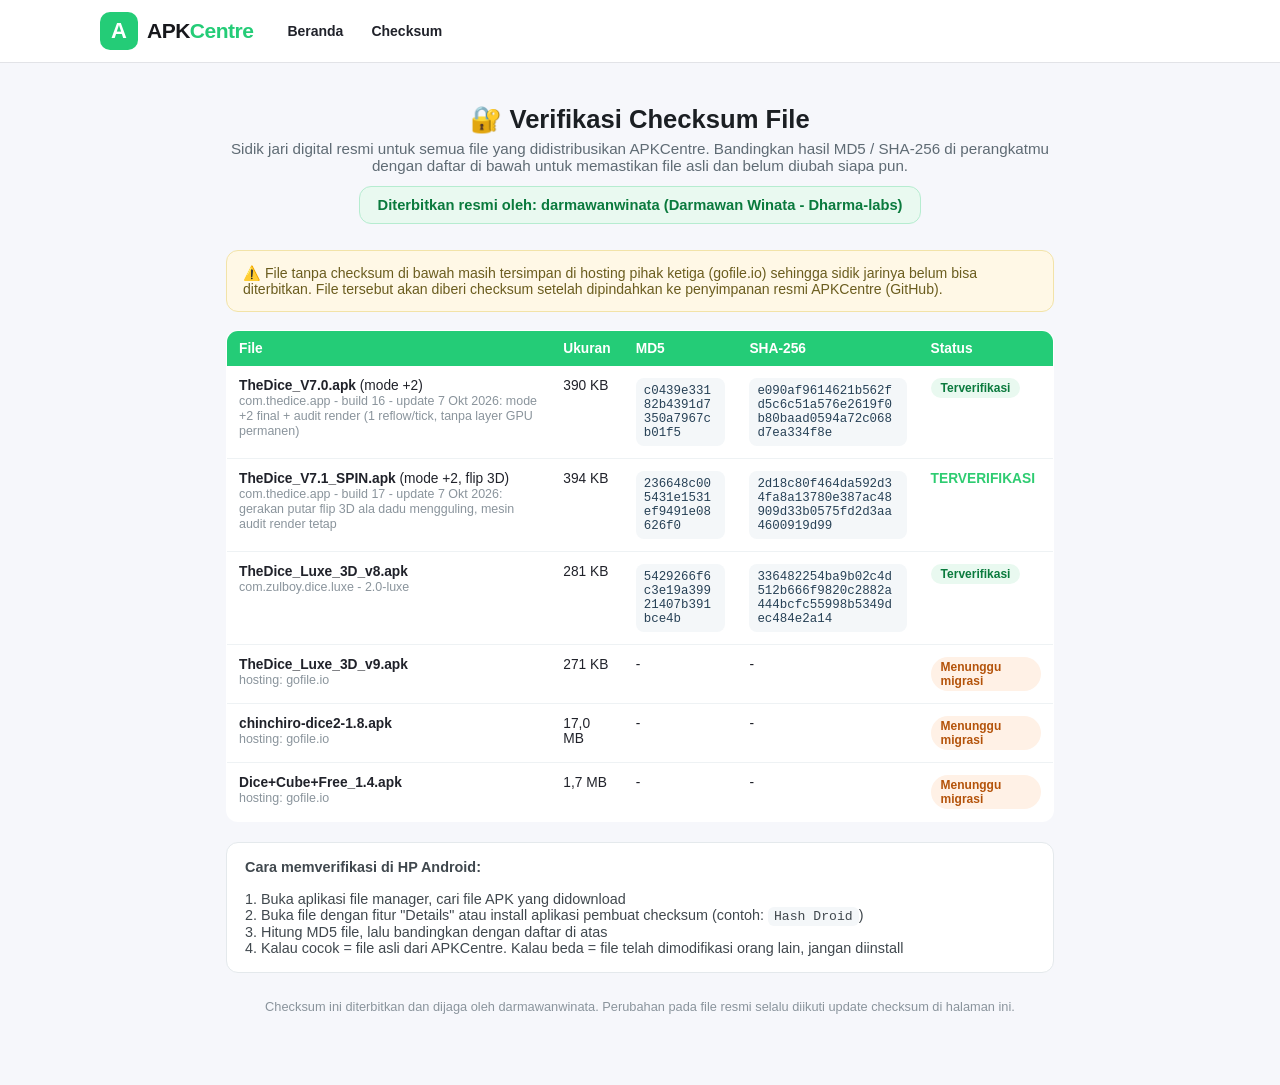
==== checksum.html @ 0001182f "checksum: TheDice V7.1 SPIN (flip 3D)" ====
<!DOCTYPE html>
<html lang="id">
<head>
<meta charset="UTF-8">
<meta name="viewport" content="width=device-width, initial-scale=1.0">
<title>Verifikasi Checksum - APKCentre</title>
<link rel="stylesheet" href="style.css">
<style>
  .cs-page{max-width:860px;margin:0 auto;padding:24px 16px 60px}
  .cs-head{text-align:center;margin:18px 0 26px}
  .cs-head h1{font-size:1.6rem;color:#1b1f23;margin-bottom:6px}
  .cs-head .cs-sub{color:#5f6b74;font-size:.95rem}
  .cs-issuer{display:inline-block;margin-top:12px;padding:10px 18px;background:#e9f9f0;border:1px solid #b6ecd0;border-radius:12px;color:#0a7a3d;font-weight:600;font-size:.92rem}
  .cs-note{background:#fff8e6;border:1px solid #f2e3a8;border-radius:12px;padding:14px 16px;font-size:.88rem;color:#6b5d1f;margin:18px 0}
  .cs-table{width:100%;border-collapse:collapse;background:#fff;border:1px solid #e4e9ec;border-radius:12px;overflow:hidden;font-size:.86rem}
  .cs-table th{background:#24cc77;color:#fff;text-align:left;padding:10px 12px;font-weight:600}
  .cs-table td{padding:12px;border-bottom:1px solid #eef2f4;vertical-align:top}
  .cs-table tr:last-child td{border-bottom:none}
  .cs-hash{font-family:monospace;font-size:.78rem;word-break:break-all;color:#274156;background:#f4f7f9;padding:6px 8px;border-radius:8px;display:inline-block}
  .cs-badge-ok{display:inline-block;background:#e9f9f0;color:#0a7a3d;border-radius:20px;padding:3px 10px;font-size:.75rem;font-weight:600}
  .cs-badge-wait{display:inline-block;background:#fff1e6;color:#b4530a;border-radius:20px;padding:3px 10px;font-size:.75rem;font-weight:600}
  .cs-foot{margin-top:26px;text-align:center;color:#8a949c;font-size:.8rem}
  .cs-how{background:#fff;border:1px solid #e4e9ec;border-radius:12px;padding:16px 18px;margin:20px 0;font-size:.9rem;color:#40484e}
  .cs-how code{background:#f4f7f9;border-radius:6px;padding:2px 6px;font-size:.82rem}
</style>
</head>
<body>
<header class="site-header">
  <div class="header-inner">
    <a class="logo" href="index.html"><span class="logo-mark">A</span><span class="logo-text">APK<em>Centre</em></span></a>
    <nav class="main-nav">
      <a href="index.html" class="nav-link">Beranda</a>
      <a href="#daftar" class="nav-link">Checksum</a>
    </nav>
  </div>
</header>

<div class="cs-page" id="daftar">
  <div class="cs-head">
    <h1>🔐 Verifikasi Checksum File</h1>
    <p class="cs-sub">Sidik jari digital resmi untuk semua file yang didistribusikan APKCentre. Bandingkan hasil MD5 / SHA-256 di perangkatmu dengan daftar di bawah untuk memastikan file asli dan belum diubah siapa pun.</p>
    <div class="cs-issuer">Diterbitkan resmi oleh: darmawanwinata (Darmawan Winata - Dharma-labs)</div>
  </div>

  <div class="cs-note">
    ⚠️ File tanpa checksum di bawah masih tersimpan di hosting pihak ketiga (gofile.io) sehingga sidik jarinya belum bisa diterbitkan. File tersebut akan diberi checksum setelah dipindahkan ke penyimpanan resmi APKCentre (GitHub).
  </div>

  <table class="cs-table">
    <tr><th>File</th><th>Ukuran</th><th>MD5</th><th>SHA-256</th><th>Status</th></tr>
    <tr>
      <td><b>TheDice_V7.0.apk</b> (mode +2)<br><span style="color:#8a949c;font-size:.78rem">com.thedice.app - build 16 - update 7 Okt 2026: mode +2 final + audit render (1 reflow/tick, tanpa layer GPU permanen)</span></td>
      <td>390 KB</td>
      <td><span class="cs-hash">c0439e33182b4391d7350a7967cb01f5</span></td>
      <td><span class="cs-hash">e090af9614621b562fd5c6c51a576e2619f0b80baad0594a72c068d7ea334f8e</span></td>
      <td><span class="cs-badge-ok">Terverifikasi</span></td>
    </tr>
    <tr>
    <tr>
      <td><b>TheDice_V7.1_SPIN.apk</b> (mode +2, flip 3D)<br><span style="color:#8a949c;font-size:.78rem">com.thedice.app - build 17 - update 7 Okt 2026: gerakan putar flip 3D ala dadu mengguling, mesin audit render tetap</span></td>
      <td>394 KB</td>
      <td><span class="cs-hash">236648c005431e1531ef9491e08626f0</span></td>
      <td><span class="cs-hash">2d18c80f464da592d34fa8a13780e387ac48909d33b0575fd2d3aa4600919d99</span></td>
      <td><b style="color:#2ecc71">TERVERIFIKASI</b></td>
    </tr>
    <tr>
      <td><b>TheDice_Luxe_3D_v8.apk</b><br><span style="color:#8a949c;font-size:.78rem">com.zulboy.dice.luxe - 2.0-luxe</span></td>
      <td>281 KB</td>
      <td><span class="cs-hash">5429266f6c3e19a39921407b391bce4b</span></td>
      <td><span class="cs-hash">336482254ba9b02c4d512b666f9820c2882a444bcfc55998b5349dec484e2a14</span></td>
      <td><span class="cs-badge-ok">Terverifikasi</span></td>
    </tr>
    <tr>
      <td><b>TheDice_Luxe_3D_v9.apk</b><br><span style="color:#8a949c;font-size:.78rem">hosting: gofile.io</span></td>
      <td>271 KB</td>
      <td>-</td>
      <td>-</td>
      <td><span class="cs-badge-wait">Menunggu migrasi</span></td>
    </tr>
    <tr>
      <td><b>chinchiro-dice2-1.8.apk</b><br><span style="color:#8a949c;font-size:.78rem">hosting: gofile.io</span></td>
      <td>17,0 MB</td>
      <td>-</td>
      <td>-</td>
      <td><span class="cs-badge-wait">Menunggu migrasi</span></td>
    </tr>
    <tr>
      <td><b>Dice+Cube+Free_1.4.apk</b><br><span style="color:#8a949c;font-size:.78rem">hosting: gofile.io</span></td>
      <td>1,7 MB</td>
      <td>-</td>
      <td>-</td>
      <td><span class="cs-badge-wait">Menunggu migrasi</span></td>
    </tr>
  </table>

  <div class="cs-how">
    <b>Cara memverifikasi di HP Android:</b><br><br>
    1. Buka aplikasi file manager, cari file APK yang didownload<br>
    2. Buka file dengan fitur "Details" atau install aplikasi pembuat checksum (contoh: <code>Hash Droid</code>)<br>
    3. Hitung MD5 file, lalu bandingkan dengan daftar di atas<br>
    4. Kalau cocok = file asli dari APKCentre. Kalau beda = file telah dimodifikasi orang lain, jangan diinstall
  </div>

  <p class="cs-foot">Checksum ini diterbitkan dan dijaga oleh darmawanwinata. Perubahan pada file resmi selalu diikuti update checksum di halaman ini.</p>
</div>
</body>
</html>
---- style.css ----
:root {
  --green: #24cc77;
  --green-dark: #1fae63;
  --dark: #17181c;
  --bg: #f6f7fb;
  --card: #ffffff;
  --text: #20222a;
  --muted: #7a7f8c;
  --radius: 14px;
  --shadow: 0 2px 10px rgba(20, 30, 60, 0.07);
}
* { margin: 0; padding: 0; box-sizing: border-box; }
body { font-family: "Segoe UI", Roboto, Arial, sans-serif; background: var(--bg); color: var(--text); }

/* HEADER */
.site-header {
  position: sticky; top: 0; z-index: 50;
  background: #fff; box-shadow: 0 1px 0 rgba(0,0,0,0.08);
}
.header-inner {
  max-width: 1120px; margin: 0 auto; padding: 12px 20px;
  display: flex; align-items: center; gap: 22px; flex-wrap: wrap;
}
.logo { display: flex; align-items: center; gap: 9px; text-decoration: none; }
.logo-mark {
  width: 38px; height: 38px; border-radius: 10px; background: var(--green);
  color: #fff; font-weight: 800; font-size: 22px;
  display: flex; align-items: center; justify-content: center;
}
.logo-text { font-size: 21px; font-weight: 800; color: var(--dark); letter-spacing: -0.5px; }
.logo-text em { color: var(--green); font-style: normal; }
.search-box { flex: 1; min-width: 220px; display: flex; }
.search-box input {
  flex: 1; border: 2px solid var(--green); border-right: none;
  border-radius: 10px 0 0 10px; padding: 10px 14px; font-size: 15px; outline: none;
}
.search-box input:focus { background: #f2fff8; }
.search-box button {
  border: none; background: var(--green); color: #fff; padding: 0 16px;
  border-radius: 0 10px 10px 0; cursor: pointer; font-size: 16px;
}
.search-box button:hover { background: var(--green-dark); }
.main-nav { display: flex; gap: 4px; }
.nav-link {
  text-decoration: none; color: var(--text); font-weight: 600; font-size: 14px;
  padding: 8px 12px; border-radius: 8px; transition: background 0.15s;
}
.nav-link:hover { background: #eafff3; color: var(--green-dark); }

/* HERO */
.hero { background: linear-gradient(135deg, #17a35c 0%, #24cc77 60%, #6ee7a8 100%); color: #fff; }
.hero-inner { max-width: 1120px; margin: 0 auto; padding: 44px 20px 40px; }
.hero h1 { font-size: 34px; letter-spacing: -0.5px; margin-bottom: 8px; }
.hero .accent { color: #d9ffe9; }
.hero p { font-size: 16px; opacity: 0.95; max-width: 560px; }
.hero-badges { margin-top: 18px; display: flex; gap: 10px; flex-wrap: wrap; }
.badge {
  background: rgba(255,255,255,0.18); border: 1px solid rgba(255,255,255,0.35);
  padding: 7px 14px; border-radius: 999px; font-size: 13px; font-weight: 600;
}

/* SECTION */
.container { max-width: 1120px; margin: 0 auto; padding: 26px 20px 40px; }
.section-head { display: flex; align-items: baseline; justify-content: space-between; margin: 26px 0 14px; }
.section-head h2 { font-size: 21px; color: var(--dark); }
.see-all { color: var(--green-dark); font-size: 14px; font-weight: 600; text-decoration: none; }
.see-all:hover { text-decoration: underline; }

/* APP GRID */
.app-grid {
  display: grid; grid-template-columns: repeat(auto-fill, minmax(165px, 1fr)); gap: 14px;
}
.app-card {
  background: var(--card); border-radius: var(--radius); padding: 14px;
  box-shadow: var(--shadow); cursor: pointer; transition: transform 0.15s, box-shadow 0.15s;
  display: flex; flex-direction: column; align-items: center; text-align: center;
}
.app-card:hover { transform: translateY(-4px); box-shadow: 0 8px 22px rgba(20,30,60,0.13); }
.app-icon {
  width: 64px; height: 64px; border-radius: 16px; font-size: 30px;
  display: flex; align-items: center; justify-content: center; margin-bottom: 10px;
}
.app-name { font-weight: 700; font-size: 14px; line-height: 1.3; margin-bottom: 3px; }
.app-cat { color: var(--muted); font-size: 12px; margin-bottom: 7px; }
.app-meta { font-size: 12px; color: var(--muted); display: flex; gap: 8px; align-items: center; }
.stars { color: #f5a623; letter-spacing: -1px; }

/* CATEGORY CHIPS */
.cat-chips { display: flex; flex-wrap: wrap; gap: 10px; }
.chip {
  background: #fff; border: 1.5px solid #e4e7ef; border-radius: 999px;
  padding: 9px 18px; font-size: 14px; font-weight: 600; cursor: pointer;
  transition: all 0.15s; text-decoration: none; color: var(--text);
}
.chip:hover, .chip.active { background: var(--green); border-color: var(--green); color: #fff; }

/* TOP LIST */
.top-list { background: #fff; border-radius: var(--radius); box-shadow: var(--shadow); overflow: hidden; }
.top-row {
  display: flex; align-items: center; gap: 14px; padding: 12px 18px;
  border-bottom: 1px solid #f0f1f5; cursor: pointer; transition: background 0.12s;
}
.top-row:last-child { border-bottom: none; }
.top-row:hover { background: #f7fff9; }
.top-rank { width: 26px; font-weight: 800; color: var(--green-dark); font-size: 16px; }
.top-info { flex: 1; min-width: 0; }
.top-name { font-weight: 700; font-size: 15px; }
.top-sub { color: var(--muted); font-size: 12.5px; }
.dl-btn {
  background: var(--green); color: #fff; border: none; border-radius: 8px;
  padding: 8px 18px; font-weight: 700; font-size: 13px; cursor: pointer; transition: background 0.15s;
}
.dl-btn:hover { background: var(--green-dark); }

/* MODAL */
.modal-overlay {
  position: fixed; inset: 0; background: rgba(10,14,20,0.55);
  display: none; align-items: center; justify-content: center; z-index: 100; padding: 18px;
}
.modal-overlay.show { display: flex; }
.modal-card {
  background: #fff; border-radius: 18px; max-width: 460px; width: 100%;
  padding: 26px; text-align: center; animation: popIn 0.25s ease-out;
  max-height: 88vh; overflow-y: auto;
}
@keyframes popIn { from { transform: scale(0.92); opacity: 0; } to { transform: scale(1); opacity: 1; } }
.modal-card .app-icon { margin: 0 auto 12px; width: 84px; height: 84px; font-size: 40px; }
.modal-card h3 { font-size: 20px; margin-bottom: 2px; }
.modal-card .app-cat { margin-top: 2px; }
.modal-stats {
  display: flex; justify-content: space-around; margin: 16px 0;
  background: #f6f7fb; border-radius: 12px; padding: 12px 0;
}
.modal-stats div b { display: block; font-size: 15px; }
.modal-stats div span { font-size: 12px; color: var(--muted); }
.modal-desc { font-size: 14px; color: #43474f; line-height: 1.6; text-align: left; margin-bottom: 18px; }
.modal-card .dl-btn { padding: 12px 40px; font-size: 15px; border-radius: 10px; }
.modal-close {
  display: block; margin: 14px auto 0; background: none; border: none;
  color: var(--muted); font-size: 14px; cursor: pointer; font-weight: 600;
}

/* FOOTER */
.site-footer { background: var(--dark); color: #b9bdc7; margin-top: 30px; }
.footer-inner { max-width: 1120px; margin: 0 auto; padding: 34px 20px 26px; }
.footer-logo .logo-text { color: #fff; }
.footer-tag { font-size: 13px; margin-top: 10px; }
.footer-links { display: flex; gap: 18px; margin: 18px 0; flex-wrap: wrap; }
.footer-links a { color: #d5d8e0; font-size: 13.5px; text-decoration: none; }
.footer-links a:hover { color: var(--green); }
.copyright { font-size: 12px; color: #7b7f8c; border-top: 1px solid #2a2c33; padding-top: 16px; }

@media (max-width: 640px) {
  .hero h1 { font-size: 26px; }
  .header-inner { gap: 12px; }
  .main-nav { order: 3; width: 100%; justify-content: space-between; }
  .top-row .dl-btn { padding: 7px 12px; }
}

/* UPLOAD */
.upload-card { background: #fff; border-radius: var(--radius); box-shadow: var(--shadow); padding: 22px; }
.dropzone {
  border: 2.5px dashed #b8e9cd; border-radius: 12px; padding: 28px 16px;
  text-align: center; cursor: pointer; transition: all 0.15s; background: #f7fff9;
}
.dropzone:hover, .dropzone.drag { border-color: var(--green); background: #eafff3; }
.dz-title { font-weight: 700; margin-bottom: 4px; }
.dz-hint { font-size: 13px; color: var(--muted); }
.file-info {
  margin-top: 12px; background: #f2fff8; border: 1px solid var(--green);
  border-radius: 10px; padding: 10px 14px; font-size: 14px; font-weight: 600;
}
.form-grid { display: grid; grid-template-columns: 1fr 1fr; gap: 10px; margin-top: 14px; }
.form-grid input, .form-grid select, .upload-card textarea {
  border: 1.5px solid #dfe2ea; border-radius: 10px; padding: 10px 12px;
  font-size: 14px; outline: none; font-family: inherit; width: 100%;
}
.form-grid input:focus, .form-grid select:focus, .upload-card textarea:focus { border-color: var(--green); }
.upload-card textarea { margin-top: 10px; resize: vertical; }
.tos { display: flex; gap: 8px; align-items: center; margin: 14px 0 12px; font-size: 13.5px; color: var(--muted); }
.upload-btn {
  width: 100%; background: var(--green); color: #fff; border: none; border-radius: 10px;
  padding: 13px; font-size: 16px; font-weight: 700; cursor: pointer; transition: background 0.15s;
}
.upload-btn:hover:not(:disabled) { background: var(--green-dark); }
.upload-btn:disabled { background: #b9c4bd; cursor: not-allowed; }
.progress { position: relative; height: 26px; background: #eef1f5; border-radius: 8px; margin-top: 12px; overflow: hidden; }
.progress-bar { height: 100%; width: 0%; background: linear-gradient(90deg, var(--green), #6ee7a8); transition: width 0.2s; }
.progress span {
  position: absolute; inset: 0; display: flex; align-items: center; justify-content: center;
  font-size: 12.5px; font-weight: 700; color: #20222a;
}
.upload-status { margin-top: 10px; font-size: 14px; font-weight: 600; min-height: 20px; }
.upload-status.ok { color: var(--green-dark); }
.upload-status.err { color: #d63031; }
.dl-link {
  display: inline-block; margin-top: 8px; background: var(--green); color: #fff;
  padding: 7px 16px; border-radius: 8px; font-size: 12.5px; font-weight: 700;
  text-decoration: none;
}
.dl-link:hover { background: var(--green-dark); }
@media (max-width: 640px) { .form-grid { grid-template-columns: 1fr; } }

/* ADMIN */
.pin-box { display: flex; gap: 10px; justify-content: center; margin: 14px 0; }
.pin-box input {
  width: 140px; text-align: center; font-size: 22px; letter-spacing: 8px;
  border: 2px solid #dfe2ea; border-radius: 10px; padding: 10px; outline: none;
}
.pin-box input:focus { border-color: var(--green); }
.admin-row {
  display: flex; align-items: center; gap: 12px; padding: 11px 14px;
  border: 1px solid #eef0f4; border-radius: 12px; margin-bottom: 8px; text-align: left;
}
.admin-row .a-info { flex: 1; min-width: 0; }
.admin-row .a-name { font-weight: 700; font-size: 14.5px; }
.admin-row .a-sub { color: var(--muted); font-size: 12px; }
.del-btn {
  background: #ff4757; color: #fff; border: none; border-radius: 8px;
  padding: 7px 13px; font-size: 12.5px; font-weight: 700; cursor: pointer;
}
.del-btn:hover { background: #e0303f; }
.admin-list { margin: 16px 0; max-height: 300px; overflow-y: auto; text-align: left; }
.admin-err { color: #d63031; font-size: 13.5px; font-weight: 600; margin-top: 8px; min-height: 18px; }

/* PANDUAN INSTALL */
.install-card { background: #fff; border-radius: var(--radius); box-shadow: var(--shadow); padding: 22px; }
.ins-intro { font-size: 14.5px; color: #43474f; margin-bottom: 18px; }
.ins-steps { display: flex; flex-direction: column; gap: 14px; }
.ins-step { display: flex; gap: 14px; align-items: flex-start; }
.ins-num {
  flex: 0 0 34px; height: 34px; border-radius: 50%; background: var(--green);
  color: #fff; font-weight: 800; font-size: 16px;
  display: flex; align-items: center; justify-content: center;
}
.ins-body b { font-size: 15px; display: block; margin-bottom: 3px; }
.ins-body p { font-size: 13.5px; color: var(--muted); line-height: 1.55; }
.mono { font-family: monospace; background: #f0f1f5; padding: 1px 6px; border-radius: 5px; font-size: 12.5px; }
@media (max-width: 640px) { .ins-num { flex-basis: 30px; height: 30px; } }
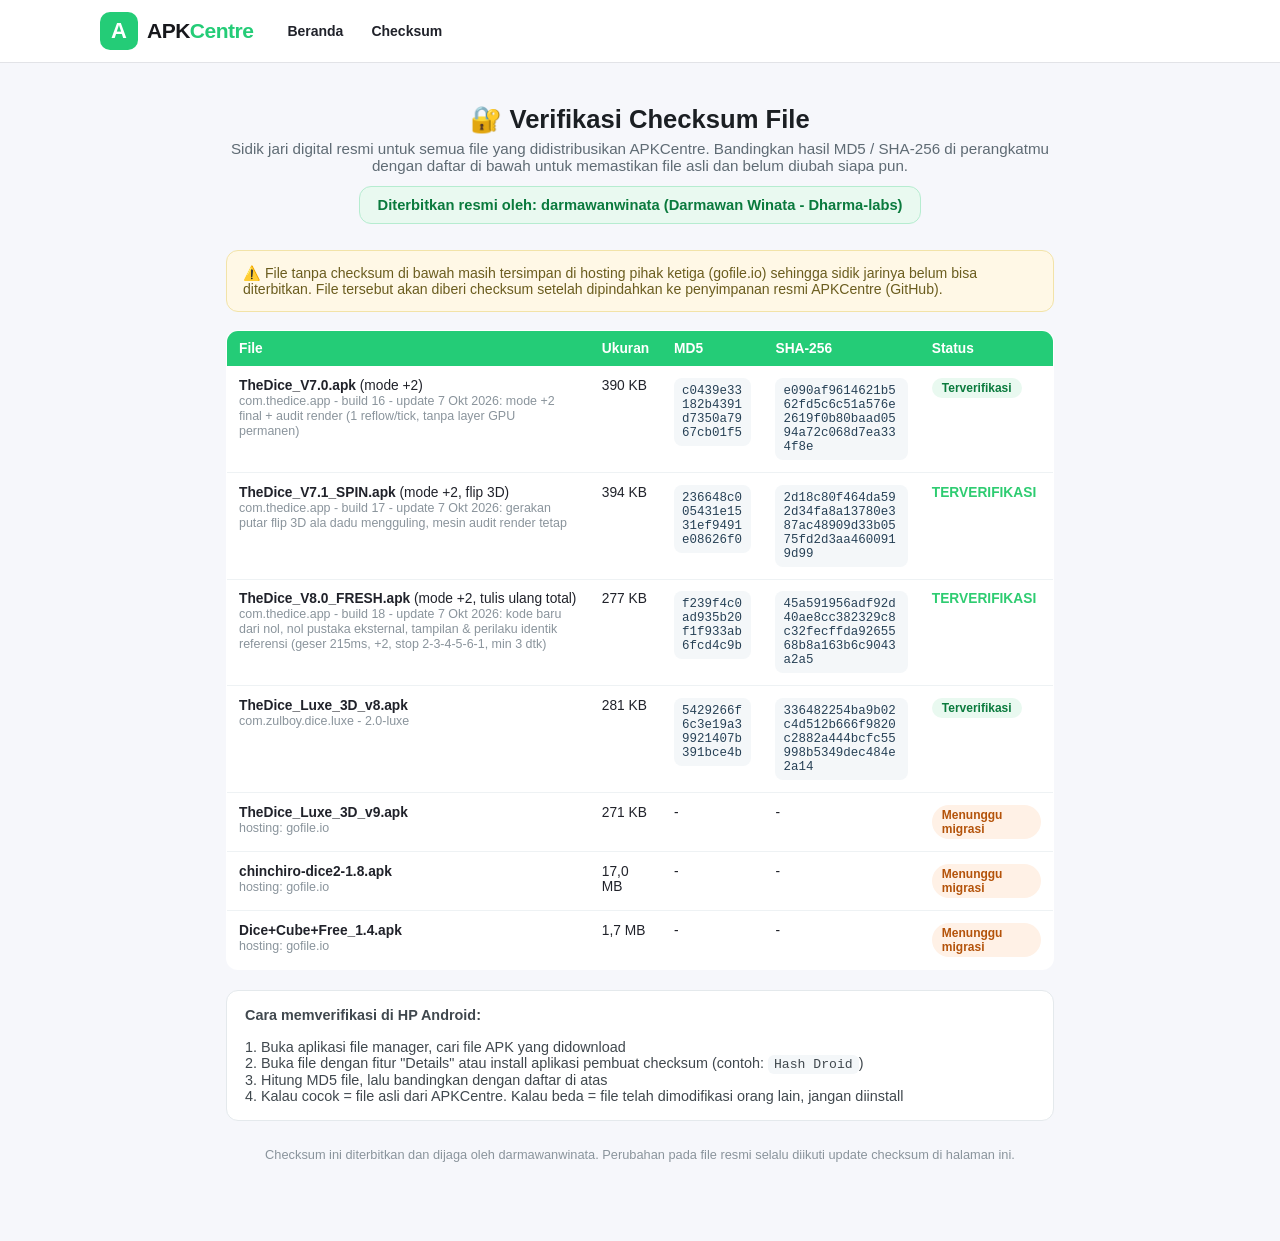
==== commit a1d5c210: "checksum: TheDice V8.0 FRESH (tulis ulang total)" ====
--- a/checksum.html
+++ b/checksum.html
@@ -64,6 +64,14 @@
       <td><b style="color:#2ecc71">TERVERIFIKASI</b></td>
     </tr>
     <tr>
+    <tr>
+      <td><b>TheDice_V8.0_FRESH.apk</b> (mode +2, tulis ulang total)<br><span style="color:#8a949c;font-size:.78rem">com.thedice.app - build 18 - update 7 Okt 2026: kode baru dari nol, nol pustaka eksternal, tampilan & perilaku identik referensi (geser 215ms, +2, stop 2-3-4-5-6-1, min 3 dtk)</span></td>
+      <td>277 KB</td>
+      <td><span class="cs-hash">f239f4c0ad935b20f1f933ab6fcd4c9b</span></td>
+      <td><span class="cs-hash">45a591956adf92d40ae8cc382329c8c32fecffda9265568b8a163b6c9043a2a5</span></td>
+      <td><b style="color:#2ecc71">TERVERIFIKASI</b></td>
+    </tr>
+    <tr>
       <td><b>TheDice_Luxe_3D_v8.apk</b><br><span style="color:#8a949c;font-size:.78rem">com.zulboy.dice.luxe - 2.0-luxe</span></td>
       <td>281 KB</td>
       <td><span class="cs-hash">5429266f6c3e19a39921407b391bce4b</span></td>
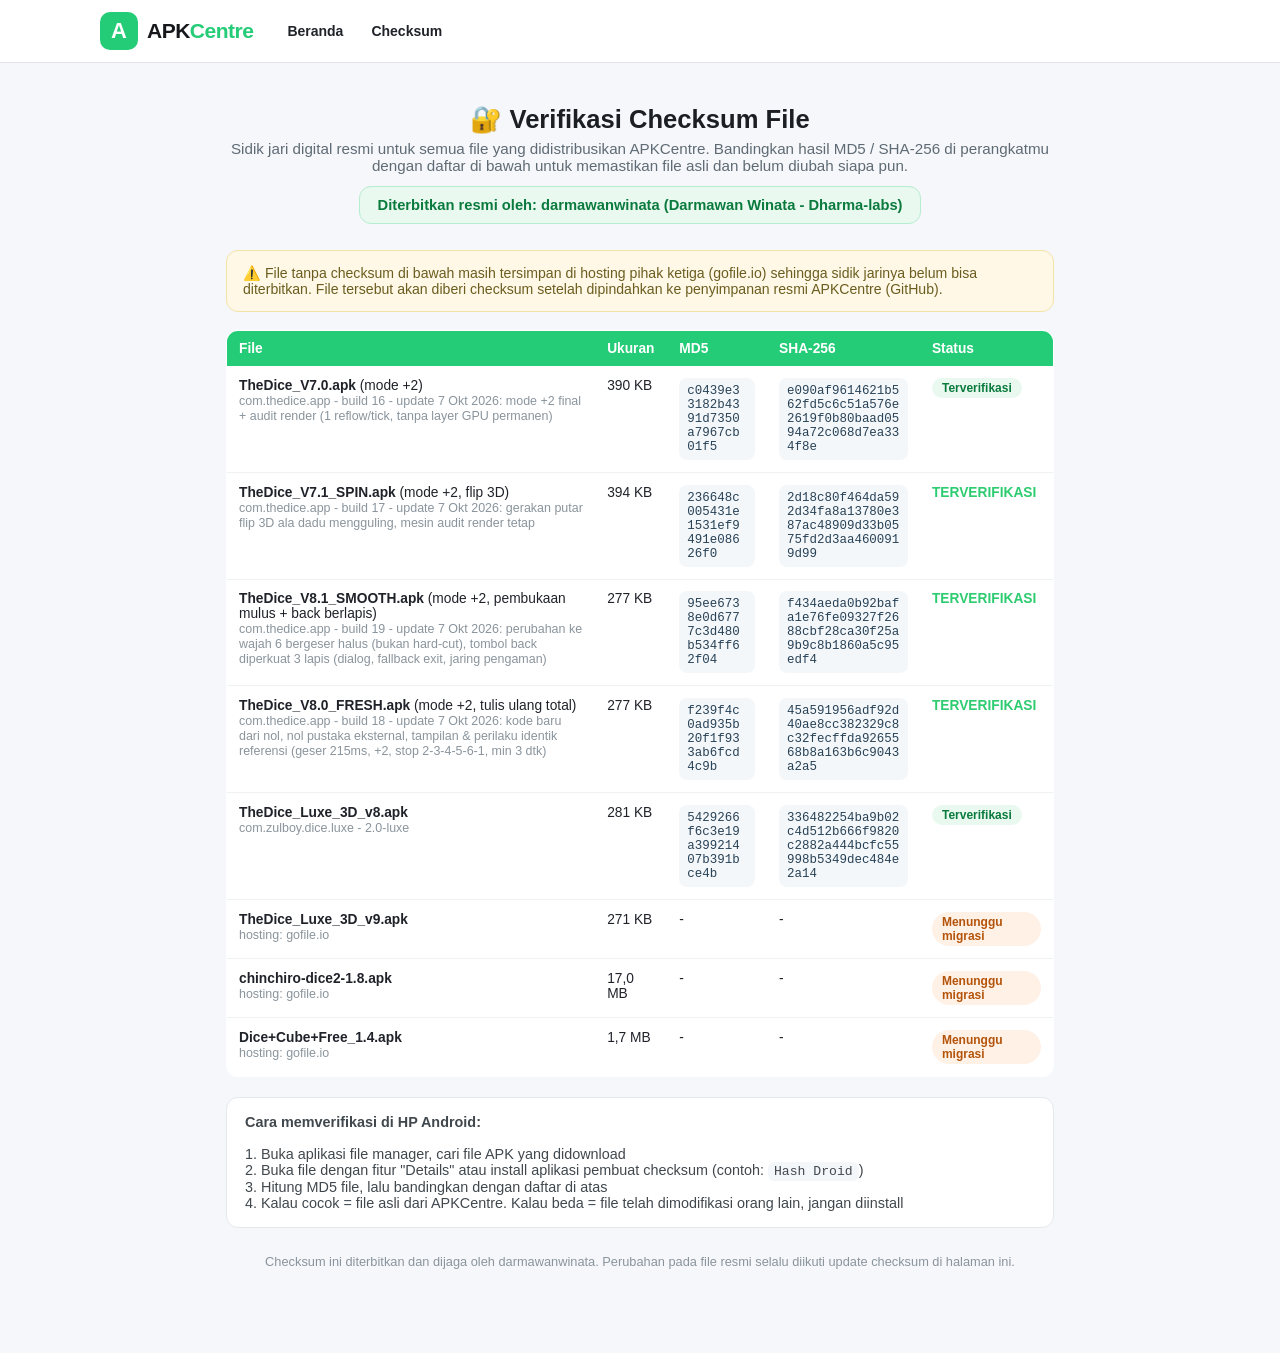
==== commit 94684fc3: "checksum: TheDice V8.1 SMOOTH (build 19)" ====
--- a/checksum.html
+++ b/checksum.html
@@ -65,6 +65,14 @@
     </tr>
     <tr>
     <tr>
+    <tr>
+      <td><b>TheDice_V8.1_SMOOTH.apk</b> (mode +2, pembukaan mulus + back berlapis)<br><span style="color:#8a949c;font-size:.78rem">com.thedice.app - build 19 - update 7 Okt 2026: perubahan ke wajah 6 bergeser halus (bukan hard-cut), tombol back diperkuat 3 lapis (dialog, fallback exit, jaring pengaman)</span></td>
+      <td>277 KB</td>
+      <td><span class="cs-hash">95ee6738e0d6777c3d480b534ff62f04</span></td>
+      <td><span class="cs-hash">f434aeda0b92bafa1e76fe09327f2688cbf28ca30f25a9b9c8b1860a5c95edf4</span></td>
+      <td><b style="color:#2ecc71">TERVERIFIKASI</b></td>
+    </tr>
+    <tr>
       <td><b>TheDice_V8.0_FRESH.apk</b> (mode +2, tulis ulang total)<br><span style="color:#8a949c;font-size:.78rem">com.thedice.app - build 18 - update 7 Okt 2026: kode baru dari nol, nol pustaka eksternal, tampilan & perilaku identik referensi (geser 215ms, +2, stop 2-3-4-5-6-1, min 3 dtk)</span></td>
       <td>277 KB</td>
       <td><span class="cs-hash">f239f4c0ad935b20f1f933ab6fcd4c9b</span></td>
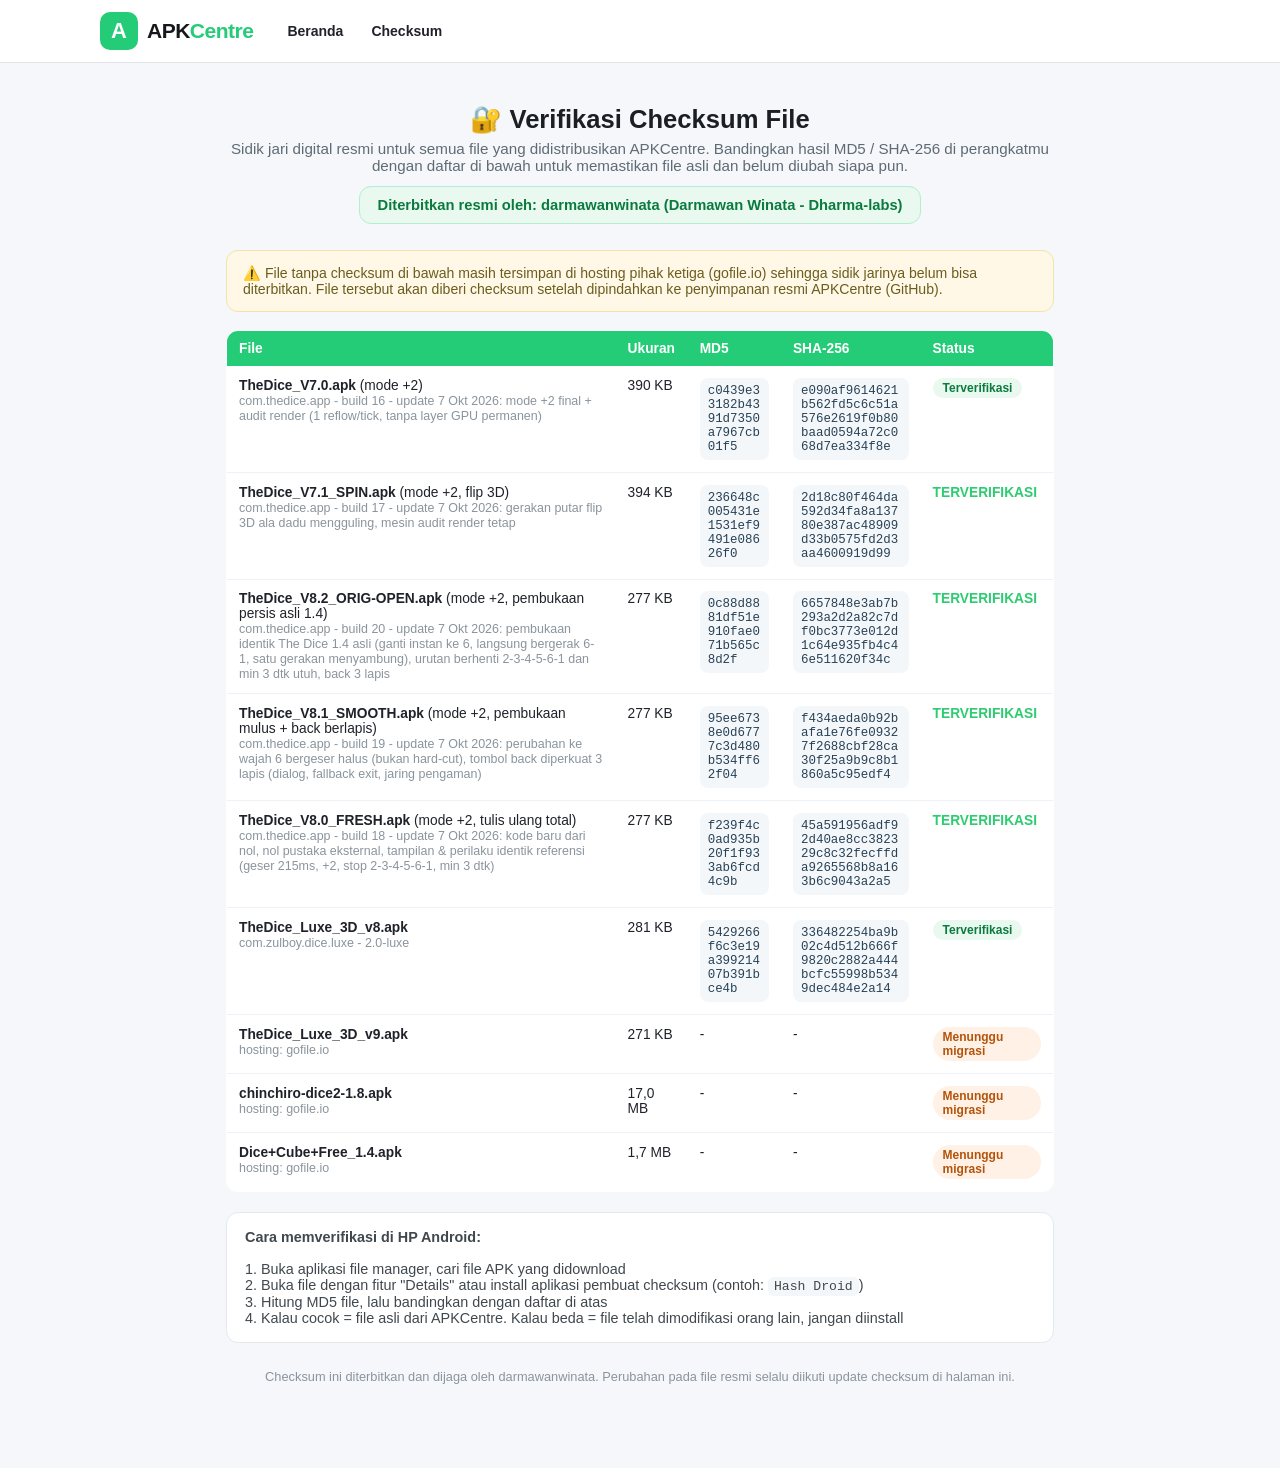
==== commit fd39b161: "checksum: TheDice V8.2 ORIG-OPEN (build 20)" ====
--- a/checksum.html
+++ b/checksum.html
@@ -66,6 +66,14 @@
     <tr>
     <tr>
     <tr>
+    <tr>
+      <td><b>TheDice_V8.2_ORIG-OPEN.apk</b> (mode +2, pembukaan persis asli 1.4)<br><span style="color:#8a949c;font-size:.78rem">com.thedice.app - build 20 - update 7 Okt 2026: pembukaan identik The Dice 1.4 asli (ganti instan ke 6, langsung bergerak 6-1, satu gerakan menyambung), urutan berhenti 2-3-4-5-6-1 dan min 3 dtk utuh, back 3 lapis</span></td>
+      <td>277 KB</td>
+      <td><span class="cs-hash">0c88d8881df51e910fae071b565c8d2f</span></td>
+      <td><span class="cs-hash">6657848e3ab7b293a2d2a82c7df0bc3773e012d1c64e935fb4c46e511620f34c</span></td>
+      <td><b style="color:#2ecc71">TERVERIFIKASI</b></td>
+    </tr>
+    <tr>
       <td><b>TheDice_V8.1_SMOOTH.apk</b> (mode +2, pembukaan mulus + back berlapis)<br><span style="color:#8a949c;font-size:.78rem">com.thedice.app - build 19 - update 7 Okt 2026: perubahan ke wajah 6 bergeser halus (bukan hard-cut), tombol back diperkuat 3 lapis (dialog, fallback exit, jaring pengaman)</span></td>
       <td>277 KB</td>
       <td><span class="cs-hash">95ee6738e0d6777c3d480b534ff62f04</span></td>
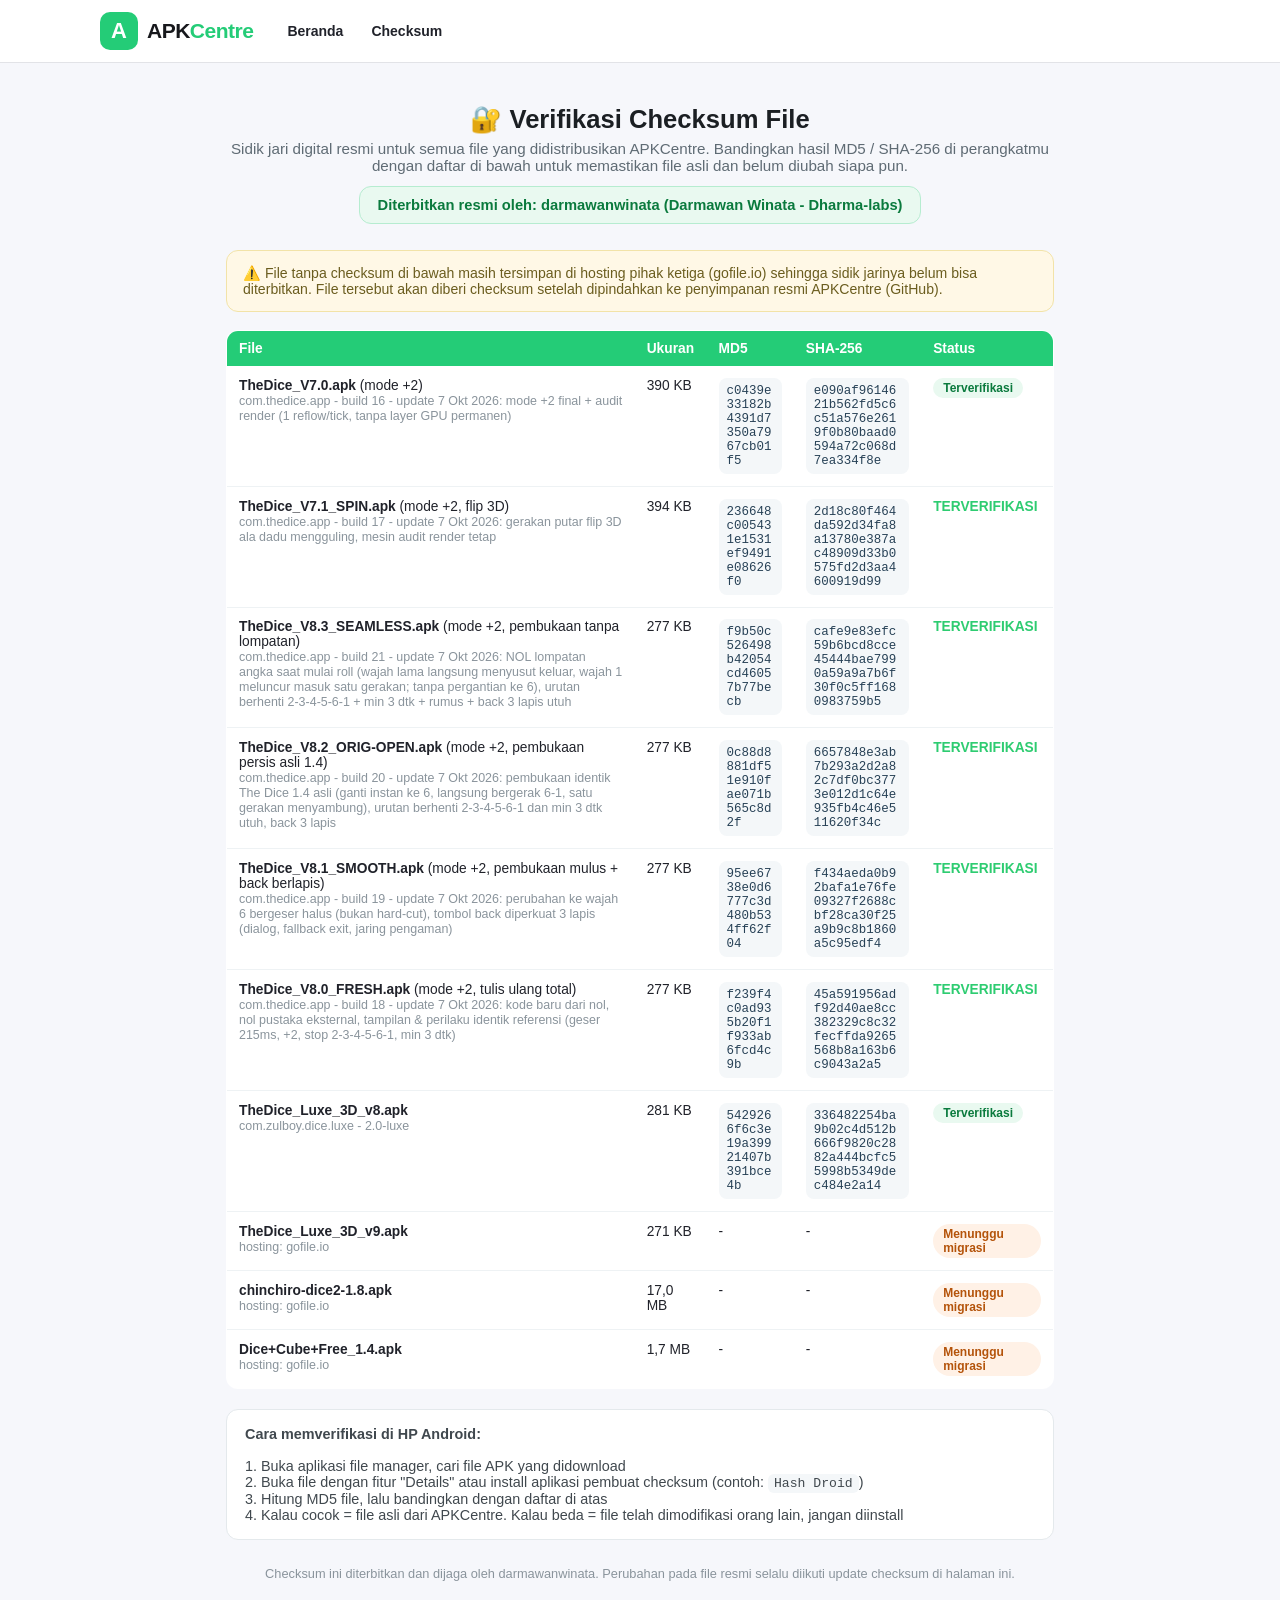
==== commit 19e651a3: "checksum: TheDice V8.3 SEAMLESS (build 21)" ====
--- a/checksum.html
+++ b/checksum.html
@@ -67,6 +67,14 @@
     <tr>
     <tr>
     <tr>
+    <tr>
+      <td><b>TheDice_V8.3_SEAMLESS.apk</b> (mode +2, pembukaan tanpa lompatan)<br><span style="color:#8a949c;font-size:.78rem">com.thedice.app - build 21 - update 7 Okt 2026: NOL lompatan angka saat mulai roll (wajah lama langsung menyusut keluar, wajah 1 meluncur masuk satu gerakan; tanpa pergantian ke 6), urutan berhenti 2-3-4-5-6-1 + min 3 dtk + rumus + back 3 lapis utuh</span></td>
+      <td>277 KB</td>
+      <td><span class="cs-hash">f9b50c526498b42054cd46057b77becb</span></td>
+      <td><span class="cs-hash">cafe9e83efc59b6bcd8cce45444bae7990a59a9a7b6f30f0c5ff1680983759b5</span></td>
+      <td><b style="color:#2ecc71">TERVERIFIKASI</b></td>
+    </tr>
+    <tr>
       <td><b>TheDice_V8.2_ORIG-OPEN.apk</b> (mode +2, pembukaan persis asli 1.4)<br><span style="color:#8a949c;font-size:.78rem">com.thedice.app - build 20 - update 7 Okt 2026: pembukaan identik The Dice 1.4 asli (ganti instan ke 6, langsung bergerak 6-1, satu gerakan menyambung), urutan berhenti 2-3-4-5-6-1 dan min 3 dtk utuh, back 3 lapis</span></td>
       <td>277 KB</td>
       <td><span class="cs-hash">0c88d8881df51e910fae071b565c8d2f</span></td>
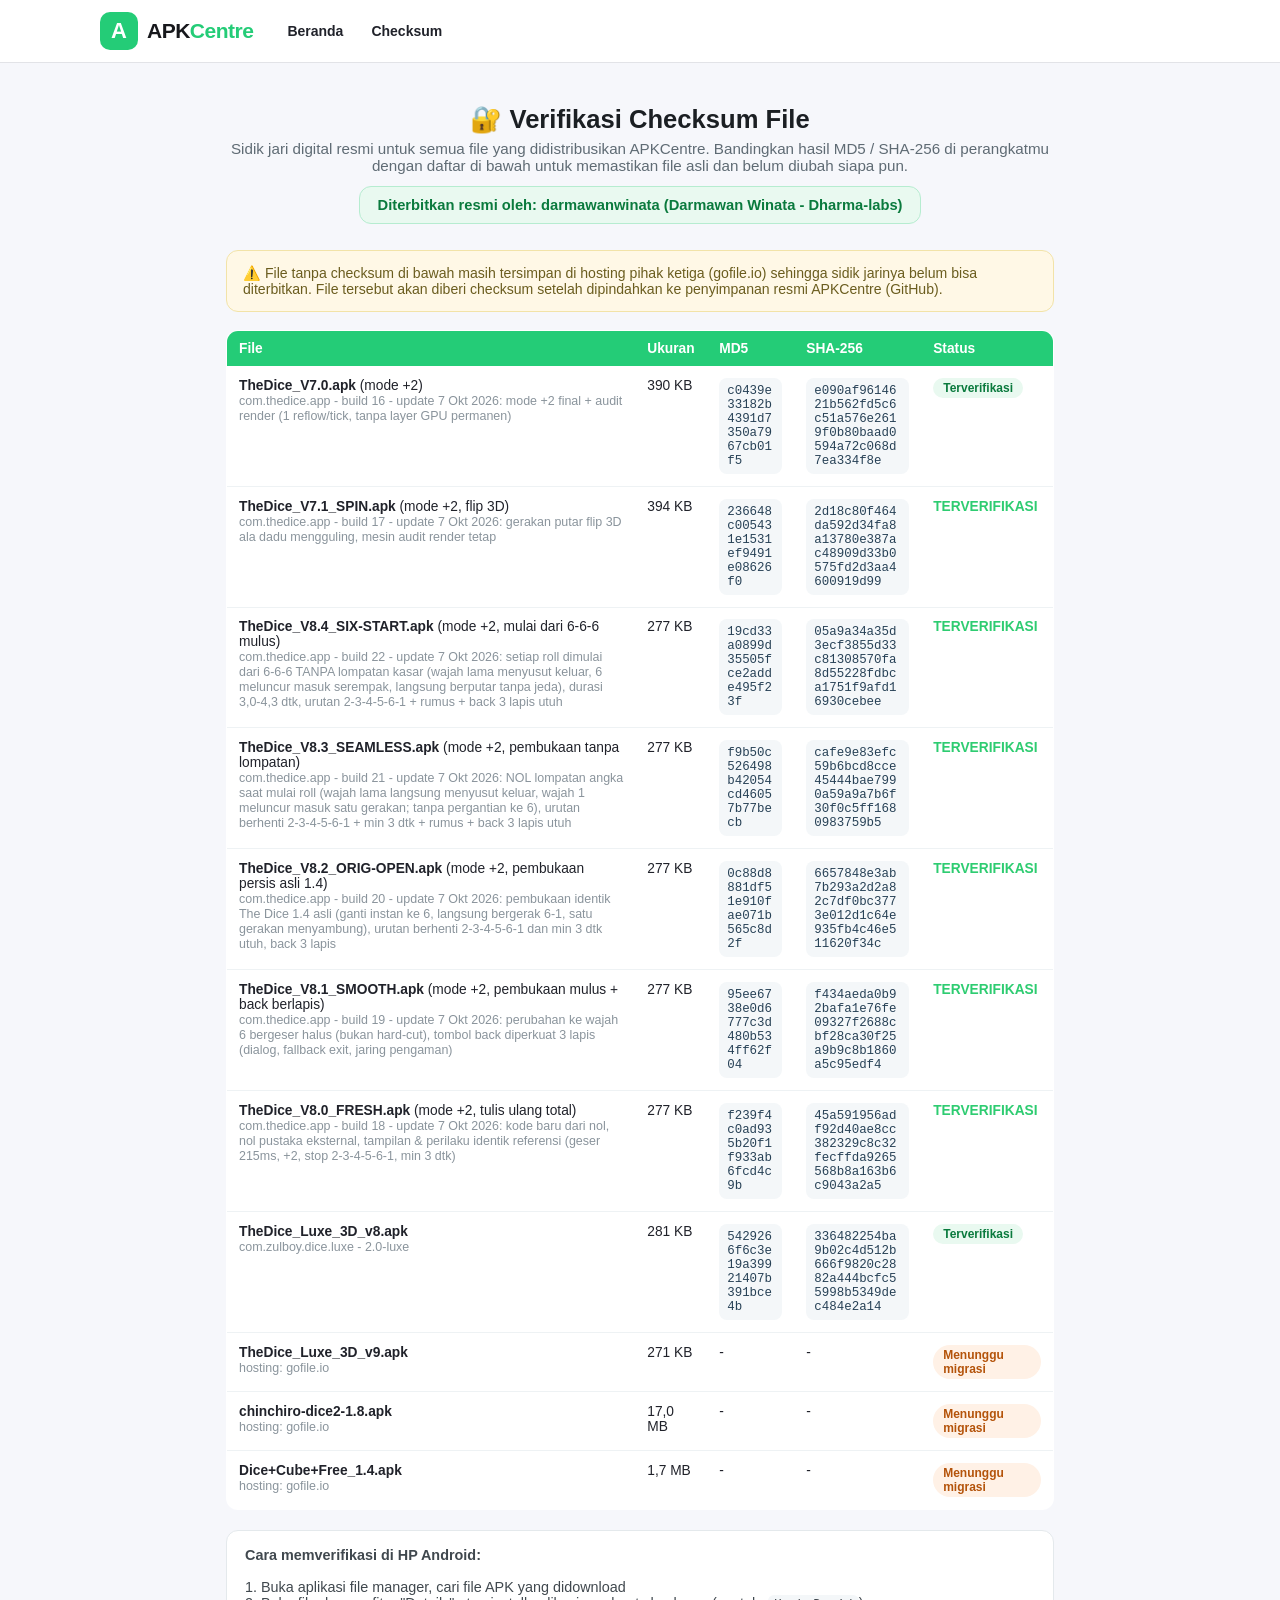
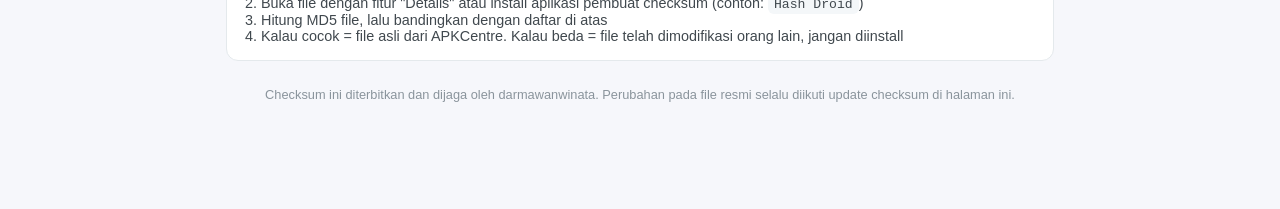
==== commit e35d0fae: "checksum: TheDice V8.4 SIX-START (build 22)" ====
--- a/checksum.html
+++ b/checksum.html
@@ -68,6 +68,14 @@
     <tr>
     <tr>
     <tr>
+    <tr>
+      <td><b>TheDice_V8.4_SIX-START.apk</b> (mode +2, mulai dari 6-6-6 mulus)<br><span style="color:#8a949c;font-size:.78rem">com.thedice.app - build 22 - update 7 Okt 2026: setiap roll dimulai dari 6-6-6 TANPA lompatan kasar (wajah lama menyusut keluar, 6 meluncur masuk serempak, langsung berputar tanpa jeda), durasi 3,0-4,3 dtk, urutan 2-3-4-5-6-1 + rumus + back 3 lapis utuh</span></td>
+      <td>277 KB</td>
+      <td><span class="cs-hash">19cd33a0899d35505fce2adde495f23f</span></td>
+      <td><span class="cs-hash">05a9a34a35d3ecf3855d33c81308570fa8d55228fdbca1751f9afd16930cebee</span></td>
+      <td><b style="color:#2ecc71">TERVERIFIKASI</b></td>
+    </tr>
+    <tr>
       <td><b>TheDice_V8.3_SEAMLESS.apk</b> (mode +2, pembukaan tanpa lompatan)<br><span style="color:#8a949c;font-size:.78rem">com.thedice.app - build 21 - update 7 Okt 2026: NOL lompatan angka saat mulai roll (wajah lama langsung menyusut keluar, wajah 1 meluncur masuk satu gerakan; tanpa pergantian ke 6), urutan berhenti 2-3-4-5-6-1 + min 3 dtk + rumus + back 3 lapis utuh</span></td>
       <td>277 KB</td>
       <td><span class="cs-hash">f9b50c526498b42054cd46057b77becb</span></td>
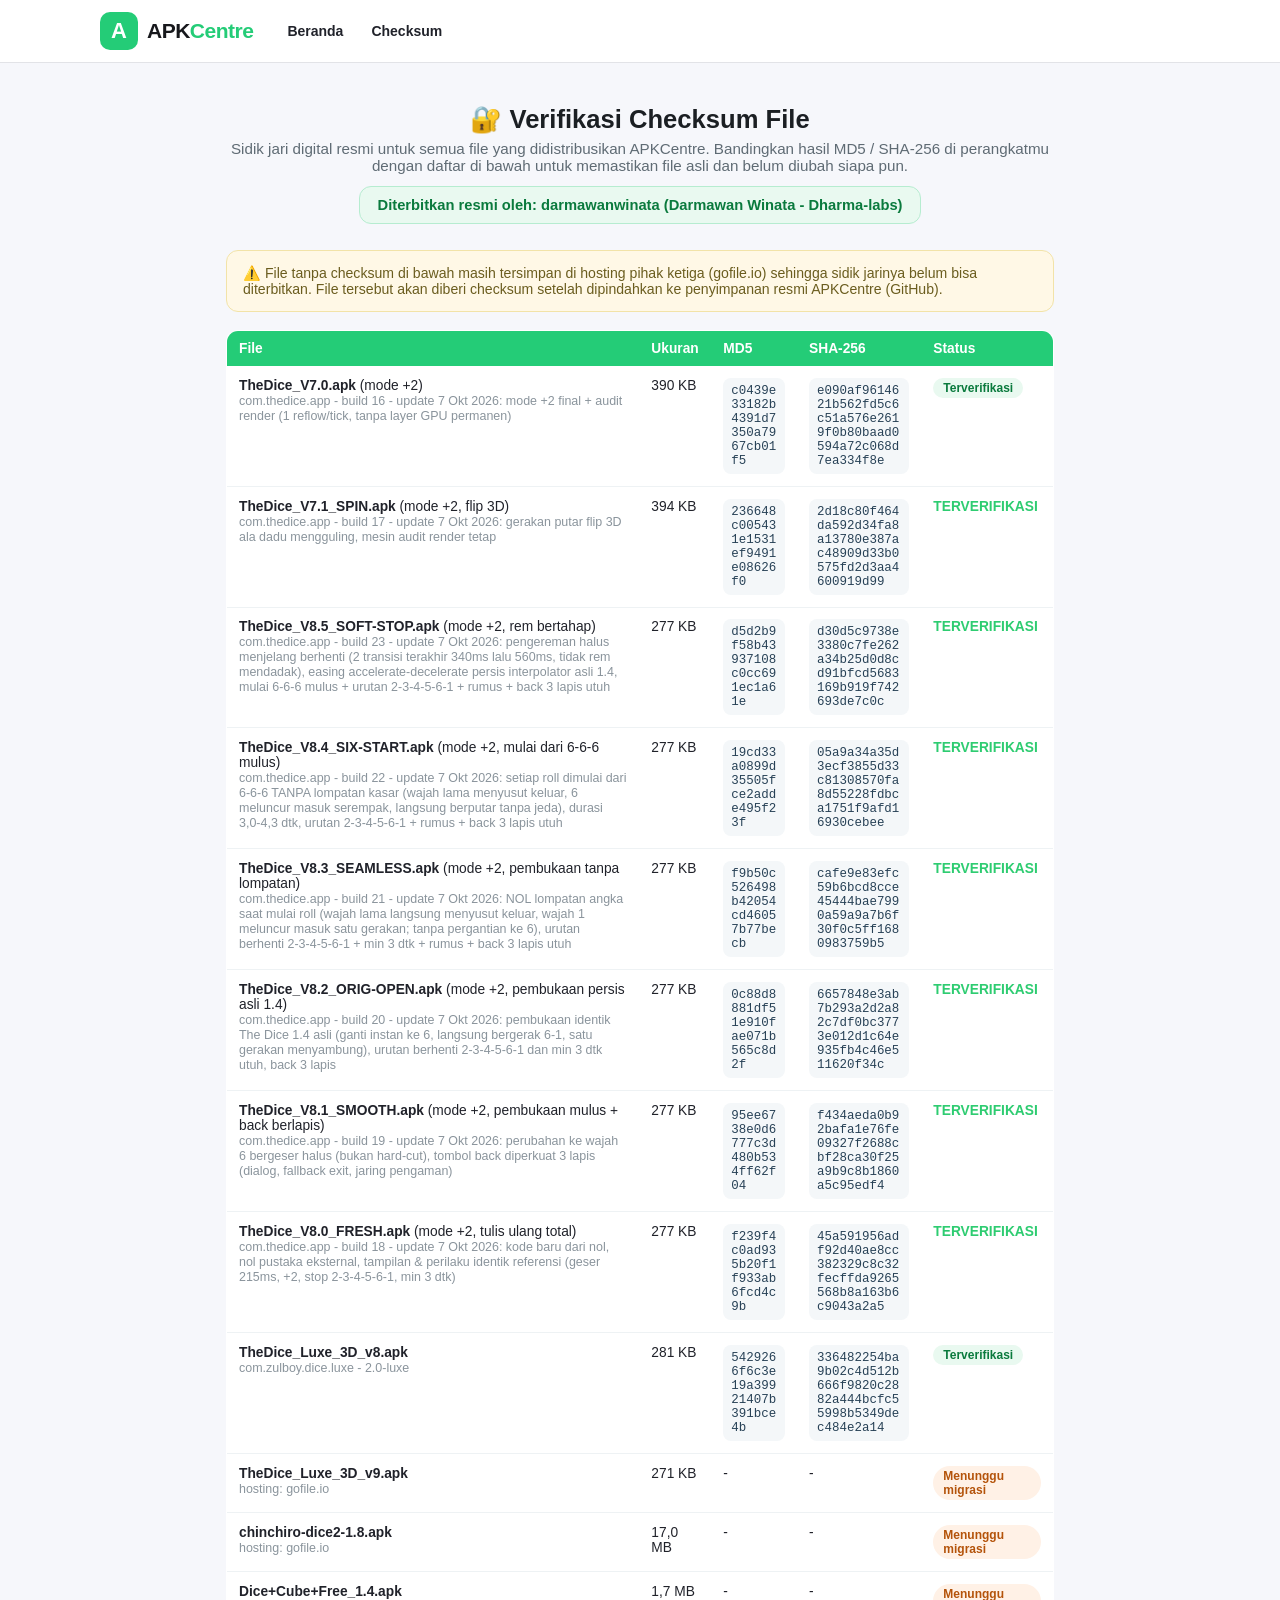
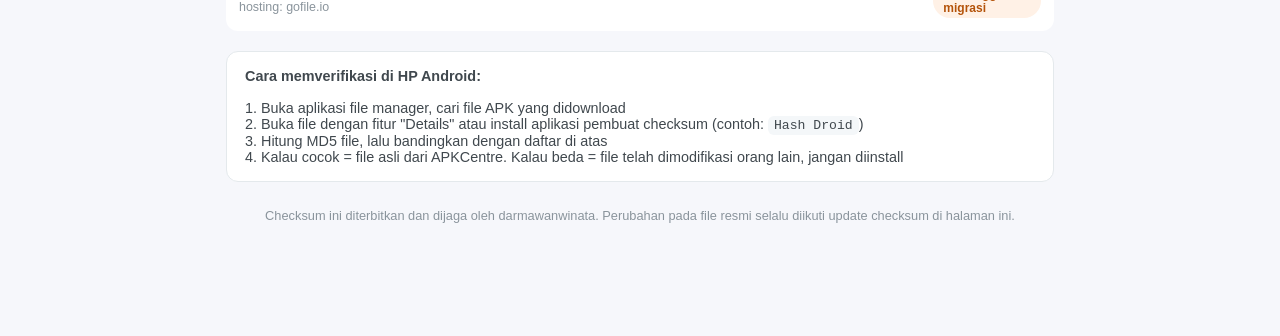
==== commit 1371a7f2: "checksum: TheDice V8.5 SOFT-STOP (build 23)" ====
--- a/checksum.html
+++ b/checksum.html
@@ -68,6 +68,14 @@
     <tr>
     <tr>
     <tr>
+    <tr>
+    <tr>
+      <td><b>TheDice_V8.5_SOFT-STOP.apk</b> (mode +2, rem bertahap)<br><span style="color:#8a949c;font-size:.78rem">com.thedice.app - build 23 - update 7 Okt 2026: pengereman halus menjelang berhenti (2 transisi terakhir 340ms lalu 560ms, tidak rem mendadak), easing accelerate-decelerate persis interpolator asli 1.4, mulai 6-6-6 mulus + urutan 2-3-4-5-6-1 + rumus + back 3 lapis utuh</span></td>
+      <td>277 KB</td>
+      <td><span class="cs-hash">d5d2b9f58b43937108c0cc691ec1a61e</span></td>
+      <td><span class="cs-hash">d30d5c9738e3380c7fe262a34b25d0d8cd91bfcd5683169b919f742693de7c0c</span></td>
+      <td><b style="color:#2ecc71">TERVERIFIKASI</b></td>
+    </tr>
     <tr>
       <td><b>TheDice_V8.4_SIX-START.apk</b> (mode +2, mulai dari 6-6-6 mulus)<br><span style="color:#8a949c;font-size:.78rem">com.thedice.app - build 22 - update 7 Okt 2026: setiap roll dimulai dari 6-6-6 TANPA lompatan kasar (wajah lama menyusut keluar, 6 meluncur masuk serempak, langsung berputar tanpa jeda), durasi 3,0-4,3 dtk, urutan 2-3-4-5-6-1 + rumus + back 3 lapis utuh</span></td>
       <td>277 KB</td>
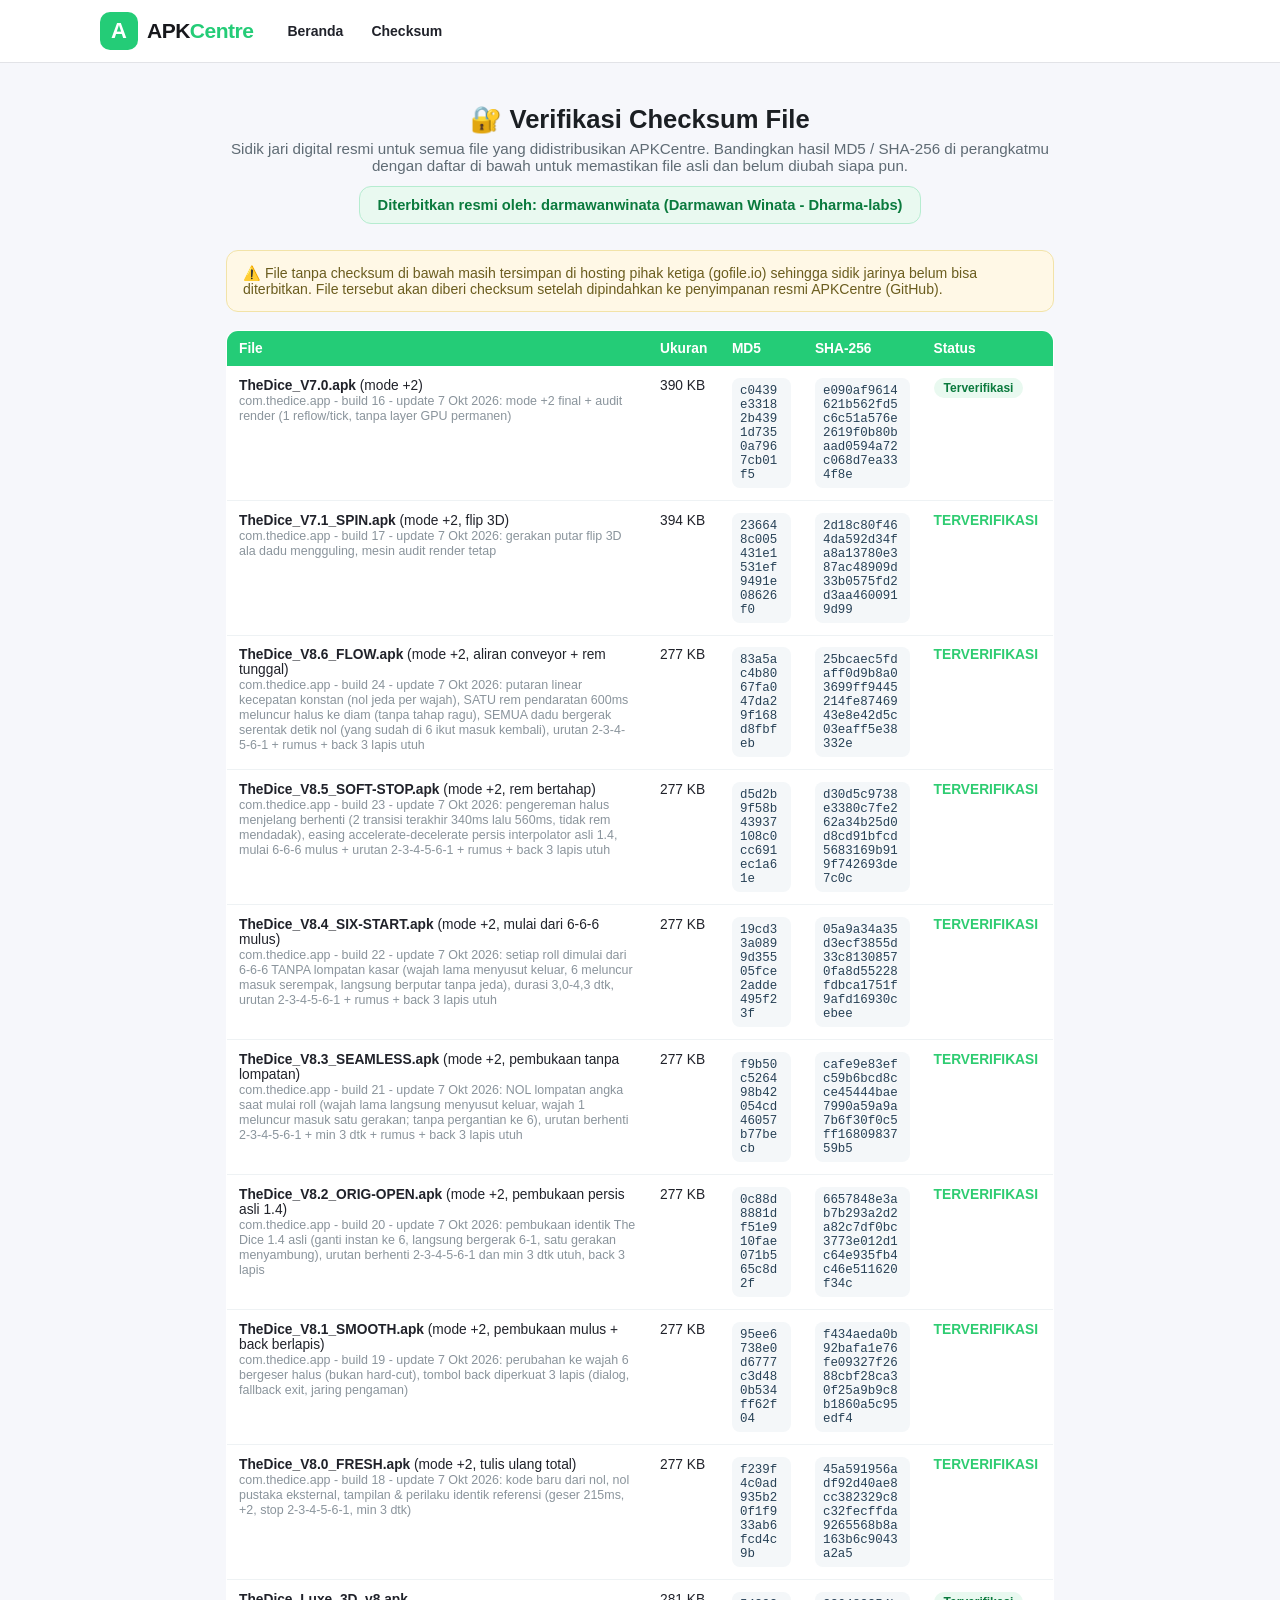
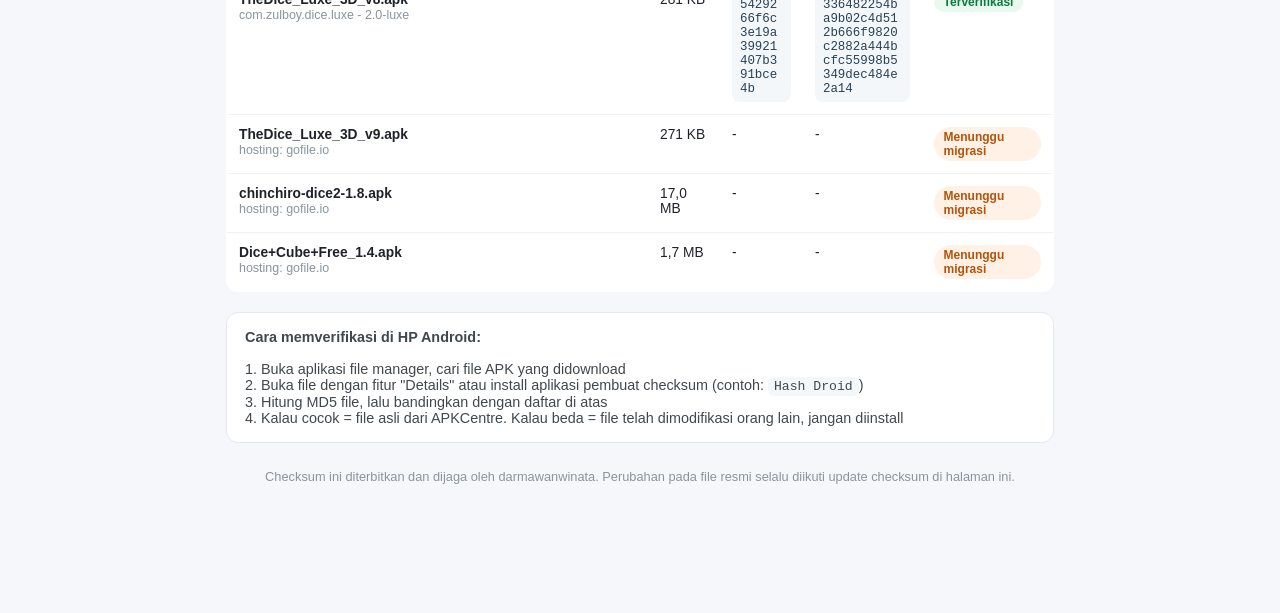
==== commit 1e4643bb: "checksum: TheDice V8.6 FLOW (build 24)" ====
--- a/checksum.html
+++ b/checksum.html
@@ -69,6 +69,14 @@
     <tr>
     <tr>
     <tr>
+    <tr>
+    <tr>
+      <td><b>TheDice_V8.6_FLOW.apk</b> (mode +2, aliran conveyor + rem tunggal)<br><span style="color:#8a949c;font-size:.78rem">com.thedice.app - build 24 - update 7 Okt 2026: putaran linear kecepatan konstan (nol jeda per wajah), SATU rem pendaratan 600ms meluncur halus ke diam (tanpa tahap ragu), SEMUA dadu bergerak serentak detik nol (yang sudah di 6 ikut masuk kembali), urutan 2-3-4-5-6-1 + rumus + back 3 lapis utuh</span></td>
+      <td>277 KB</td>
+      <td><span class="cs-hash">83a5ac4b8067fa047da29f168d8fbfeb</span></td>
+      <td><span class="cs-hash">25bcaec5fdaff0d9b8a03699ff9445214fe8746943e8e42d5c03eaff5e38332e</span></td>
+      <td><b style="color:#2ecc71">TERVERIFIKASI</b></td>
+    </tr>
     <tr>
       <td><b>TheDice_V8.5_SOFT-STOP.apk</b> (mode +2, rem bertahap)<br><span style="color:#8a949c;font-size:.78rem">com.thedice.app - build 23 - update 7 Okt 2026: pengereman halus menjelang berhenti (2 transisi terakhir 340ms lalu 560ms, tidak rem mendadak), easing accelerate-decelerate persis interpolator asli 1.4, mulai 6-6-6 mulus + urutan 2-3-4-5-6-1 + rumus + back 3 lapis utuh</span></td>
       <td>277 KB</td>
